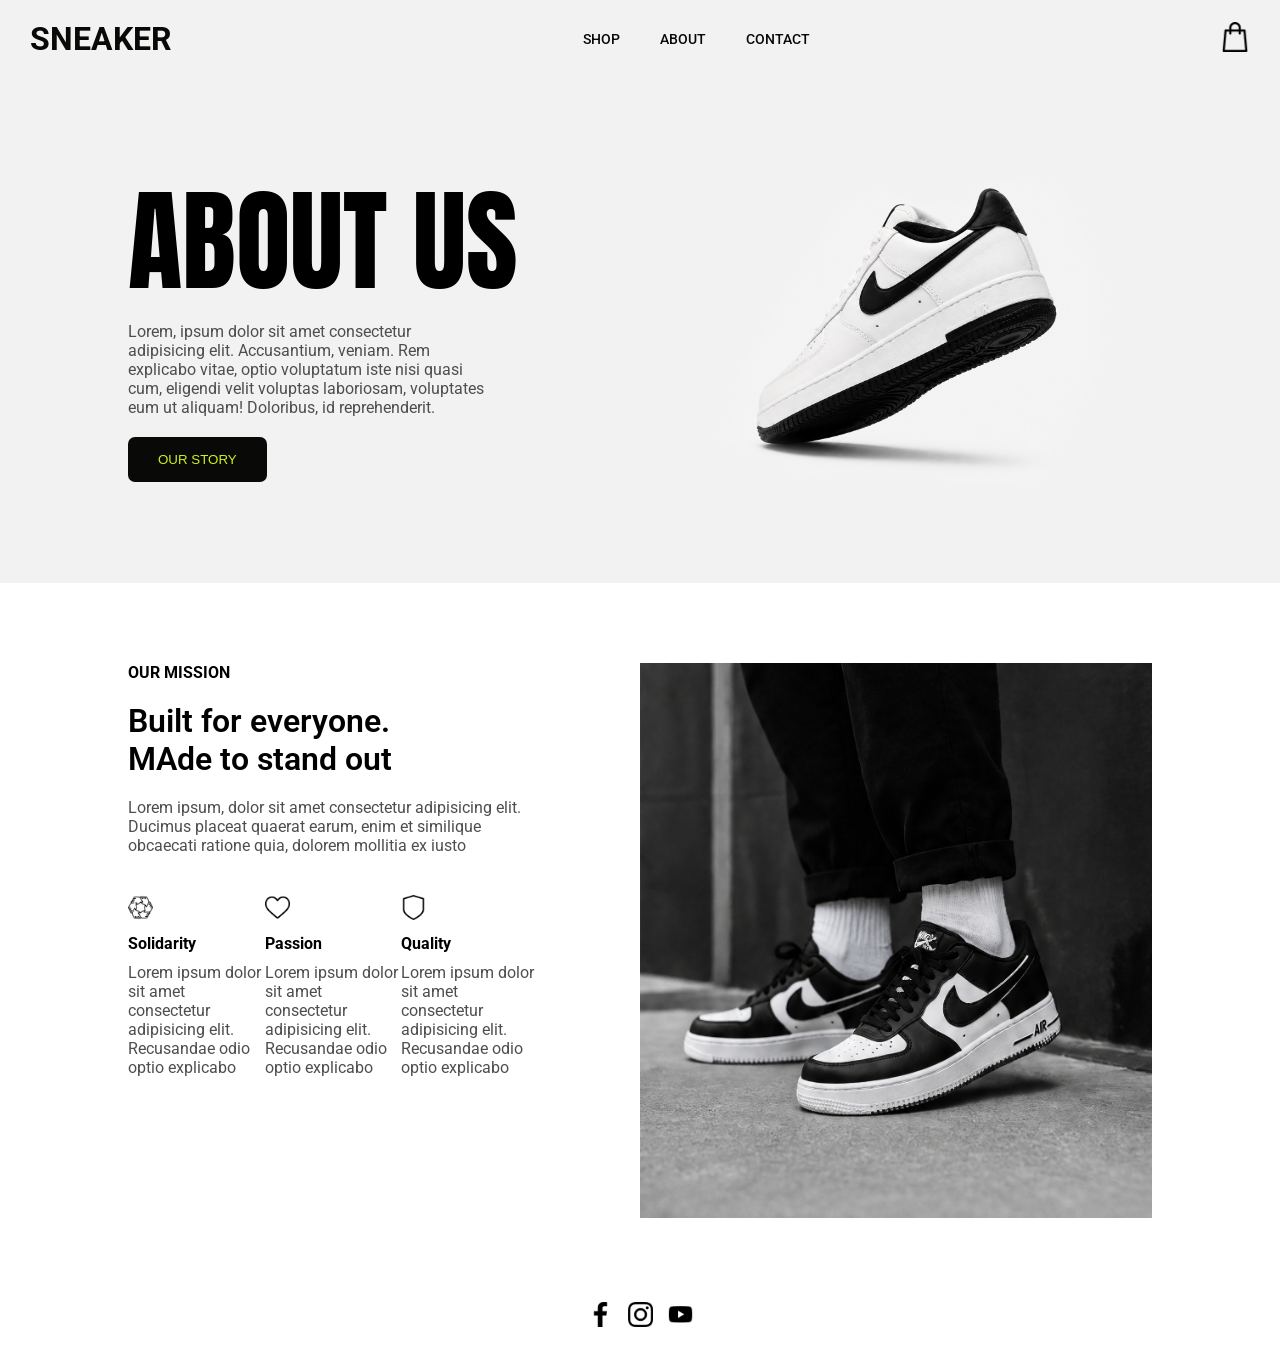
==== pages/about.html @ 5305082d "init" ====
<!doctype html>
<html lang="en">
  <head>
    <link rel="shortcut icon" href="../img/favicon.ico" type="image/x-icon" />
    <meta charset="UTF-8" />
    <meta name="viewport" content="width=device-width, initial-scale=1.0" />
    <title>ABOUT</title>
    <link rel="preconnect" href="https://fonts.googleapis.com" />
    <link rel="preconnect" href="https://fonts.gstatic.com" crossorigin />
    <link
      href="https://fonts.googleapis.com/css2?family=Anton&family=Roboto:ital,wght@0,100..900;1,100..900&display=swap"
      rel="stylesheet"
    />
    <link rel="stylesheet" href="../css/style.css" />
  </head>
  <body>
    <header>
      <nav>
        <a href="../index.html" id="logo">SNEAKER</a>
        <div class="nav-link-container">
          <a href="../index.html" class="nav-link">SHOP</a>
          <a href="about.html" class="nav-link">ABOUT</a>
          <a href="contact.html" class="nav-link">CONTACT</a>
        </div>
        <a href="">
          <img id="cart" src="../img/shopping-bag.png" alt="cart" />
        </a>
      </nav>
      <div class="banner-about">
        <div class="banner-about-left">
          <h1>ABOUT US</h1>
          <p class="info-text">
            Lorem, ipsum dolor sit amet consectetur adipisicing elit.
            Accusantium, veniam. Rem explicabo vitae, optio voluptatum iste nisi
            quasi cum, eligendi velit voluptas laboriosam, voluptates eum ut
            aliquam! Doloribus, id reprehenderit.
          </p>
          <button class="dark-btn-green">OUR STORY</button>
        </div>
        <div class="banner-about-right">
          <img src="../img/about.png" alt="" />
        </div>
      </div>
    </header>
    <main>
      <section class="mission">
        <div class="mission-container">
          <div class="mission-left">
            <h2 class="mission-heading">OUR MISSION</h2>

            <p class="mission-subheading">
              Built for everyone.<br />MAde to stand out
            </p>
            <p class="mission-text">
              Lorem ipsum, dolor sit amet consectetur adipisicing elit. Ducimus
              placeat quaerat earum, enim et similique obcaecati ratione quia,
              dolorem mollitia ex iusto
            </p>

            <div class="icons-container">
              <div class="icon-card">
                <img class="icon-img" src="../img/solidarity.png" alt="" />
                <p class="icon-heading">Solidarity</p>
                <p class="icon-info">
                  Lorem ipsum dolor sit amet consectetur adipisicing elit.
                  Recusandae odio optio explicabo
                </p>
              </div>

              <div class="icon-card">
                <img class="icon-img" src="../img/heart.png" alt="" />
                <p class="icon-heading">Passion</p>
                <p class="icon-info">
                  Lorem ipsum dolor sit amet consectetur adipisicing elit.
                  Recusandae odio optio explicabo
                </p>
              </div>

              <div class="icon-card">
                <img class="icon-img" src="../img/shield.png" alt="" />
                <p class="icon-heading">Quality</p>
                <p class="icon-info">
                  Lorem ipsum dolor sit amet consectetur adipisicing elit.
                  Recusandae odio optio explicabo
                </p>
              </div>
            </div>
          </div>
          <div class="mission-right">
            <img src="../img/wearing-shoes.png" alt="" class="mission-img" />
          </div>
        </div>
      </section>
    </main>
    <footer>
      <a href="https://facebook.com">
        <img src="../img/facebook.png" alt="" />
      </a>
      <a href="https://instagram.com">
        <img src="../img/instagram.png" alt="" />
      </a>
      <a href="https://youtube.com">
        <img src="../img/youtube.png" alt="" />
      </a>
    </footer>
  </body>
</html>
---- css/style.css ----
:root {
  --green: #d0f01b;
  --light-gray: #f2f2f2;
  --black: #090908;
  --dark-gray: #4e4e50;
}

* {
  margin: 0;
  padding: 0;
  box-sizing: border-box;
}

body {
  font-family: "Roboto", sans-serif;
}

nav {
  display: flex;
  justify-content: space-between;
  padding: 20px 30px;
  align-items: center;
  font-family: "Roboto", sans-serif;
}

header {
  background-color: var(--light-gray);
}

.nav-link-container {
  display: flex;
  gap: 40px;
  font-weight: bold;
}

#cart {
  width: 30px;
  height: 30px;
}

.nav-link {
  font-size: 0.9rem;
  color: var(--black);
  text-decoration: none;
  font-weight: 500;
}

#logo {
  font-weight: bold;
  font-size: 2rem;
  color: var(--black);
  text-decoration: none;
}

.banner {
  display: flex;
  width: 80%;
  margin: auto;
  padding: 80px;
  justify-content: space-between;
  align-items: center;
}

h1 {
  font-size: 7rem;
  max-width: 10ch;
  line-height: 1.1;
  font-weight: 400;
  font-family: "Anton", sans-serif;
}

.left-banner {
  width: 40%;
}

.right-banner {
  width: 50%;
}

.right-banner-image {
  width: 100%;
}

.info-text {
  color: var(--dark-gray);
  max-width: 40ch;
  margin: 20px 0;
}

.dark-btn-green {
  color: var(--green);
  background-color: var(--black);
  padding: 15px 30px;
  border-radius: 7px;
  border: 0;
  cursor: pointer;
  width: fit-content;
}

.card-container {
  width: 80%;
  margin: auto;
  gap: 20px;
  display: grid;
  grid-template-columns: repeat(auto-fit, minmax(250px, 1fr));
}

.card-img {
  width: 100%;
}

.card {
  border-radius: 7px;
  overflow: hidden;
  border: 1px solid var(--light-gray);
}

.bottom-card {
  padding: 15px 30px;
  display: flex;
  justify-content: space-between;
}

.card-shoe-name {
  font-size: 1.2rem;
  font-weight: bold;
}

.card-price {
  color: var(--dark-gray);
  font-size: 0.9rem;
}

.card-btn {
  color: var(--green);
  border-radius: 50%;
  width: 40px;
  height: 40px;
  border: 0;
  background: var(--black);
  font-size: 1.1rem;
  display: flex;
  justify-content: center;
  align-items: center;
  cursor: pointer;
}

.featured {
  margin: 80px 0;
}

.performance {
  margin: 40px 0 0 0;
}

.section-heading {
  text-align: center;
  margin-bottom: 30px;
}

.performance-container {
  background: url("/img/advertisment.png");
  height: 500px;
  width: 80%;
  margin: auto;
  border-radius: 25px;
  background-position: center;
  display: flex;
  justify-content: center;
  flex-direction: column;
  padding-left: 60px;
}

.performance-heading {
  color: white;
  font-family: "Anton", sans-serif;
  font-size: 3.5rem;
  line-height: 1.1;
  font-weight: 400;
  max-width: 20ch;
}

.performance-text {
  color: rgba(255, 255, 255, 0.7);
  padding: 20px 0;
  max-width: 40ch;
}

.btn-green {
  width: fit-content;
  padding: 15px 30px;
  background: var(--green);
  color: var(--black);
  border: 0;
  border-radius: 7px;
  cursor: pointer;
  font-weight: bold;
  font-size: 0.9rem;
}

footer {
  display: flex;
  justify-content: center;
  margin: 40px 0;
  gap: 15px;
}

footer a {
  text-decoration: none;
}

footer a img {
  width: 25px;
  height: 25px;
}

.banner-about {
  display: flex;
  width: 80%;
  margin: auto;
  padding: 80px 0;
  align-items: center;
  justify-content: space-between;
}

.banner-about-left {
  width: 40%;
}

.banner-about-right {
  width: 50%;
}

.banner-about-right img {
  width: 100%;
  flex-direction: row;
}

.mission-img {
  width: 100%;
}

.mission-container {
  width: 80%;
  margin: 80px auto;
  display: flex;
  justify-content: space-between;
}

.mission-left {
  width: 40%;
}

.mission-right {
  width: 50%;
}

.mission-heading {
  font-size: 1rem;
}

.mission-subheading {
  font-size: 2rem;
  font-weight: 600;
  margin: 20px 0;
}
.mission-text {
  color: var(--dark-gray);
}

.icon-img {
  width: 25px;
  height: 25px;
}

.icon-heading {
  font-weight: bold;
  margin: 10px 0;
}

.icon-info {
  color: var(--dark-gray);
}

.icons-container {
  display: grid;
  margin-top: 40px;
  grid-template-columns: repeat(auto-fit, minmax(100px, 1fr));
}

.contant-icon {
  width: 25px;
  height: 25px;
}

.contact-card {
  display: flex;
  gap: 25px;
}

.contact-container {
  display: flex;
  width: 80%;
  margin: 80px auto;
  justify-content: space-between;
}

.right-contact-container {
  width: 40%;
}

.left-contact-container {
  width: 40%;
}

.contact-header {
  font-size: 3.5rem;
}

.contact-card-container {
  display: flex;
  flex-direction: column;
  gap: 15px;
  margin-top: 40px;
}

.contact-input {
  border: 1px solid var(--light-gray);
  outline: none;
  width: 100%;
  padding: 10px;
  border-radius: 7px;
  margin-bottom: 17px;
  margin-top: 5px;
}

.contact-label {
  font-weight: bold;
  font-size: 0.9rem;
}

.contact-textarea {
  border: 1px solid var(--light-gray);
  outline: none;
  width: 100%;
  padding: 10px;
  border-radius: 7px;
  margin-bottom: 17px;
  margin-top: 5px;
  height: 200px;
}
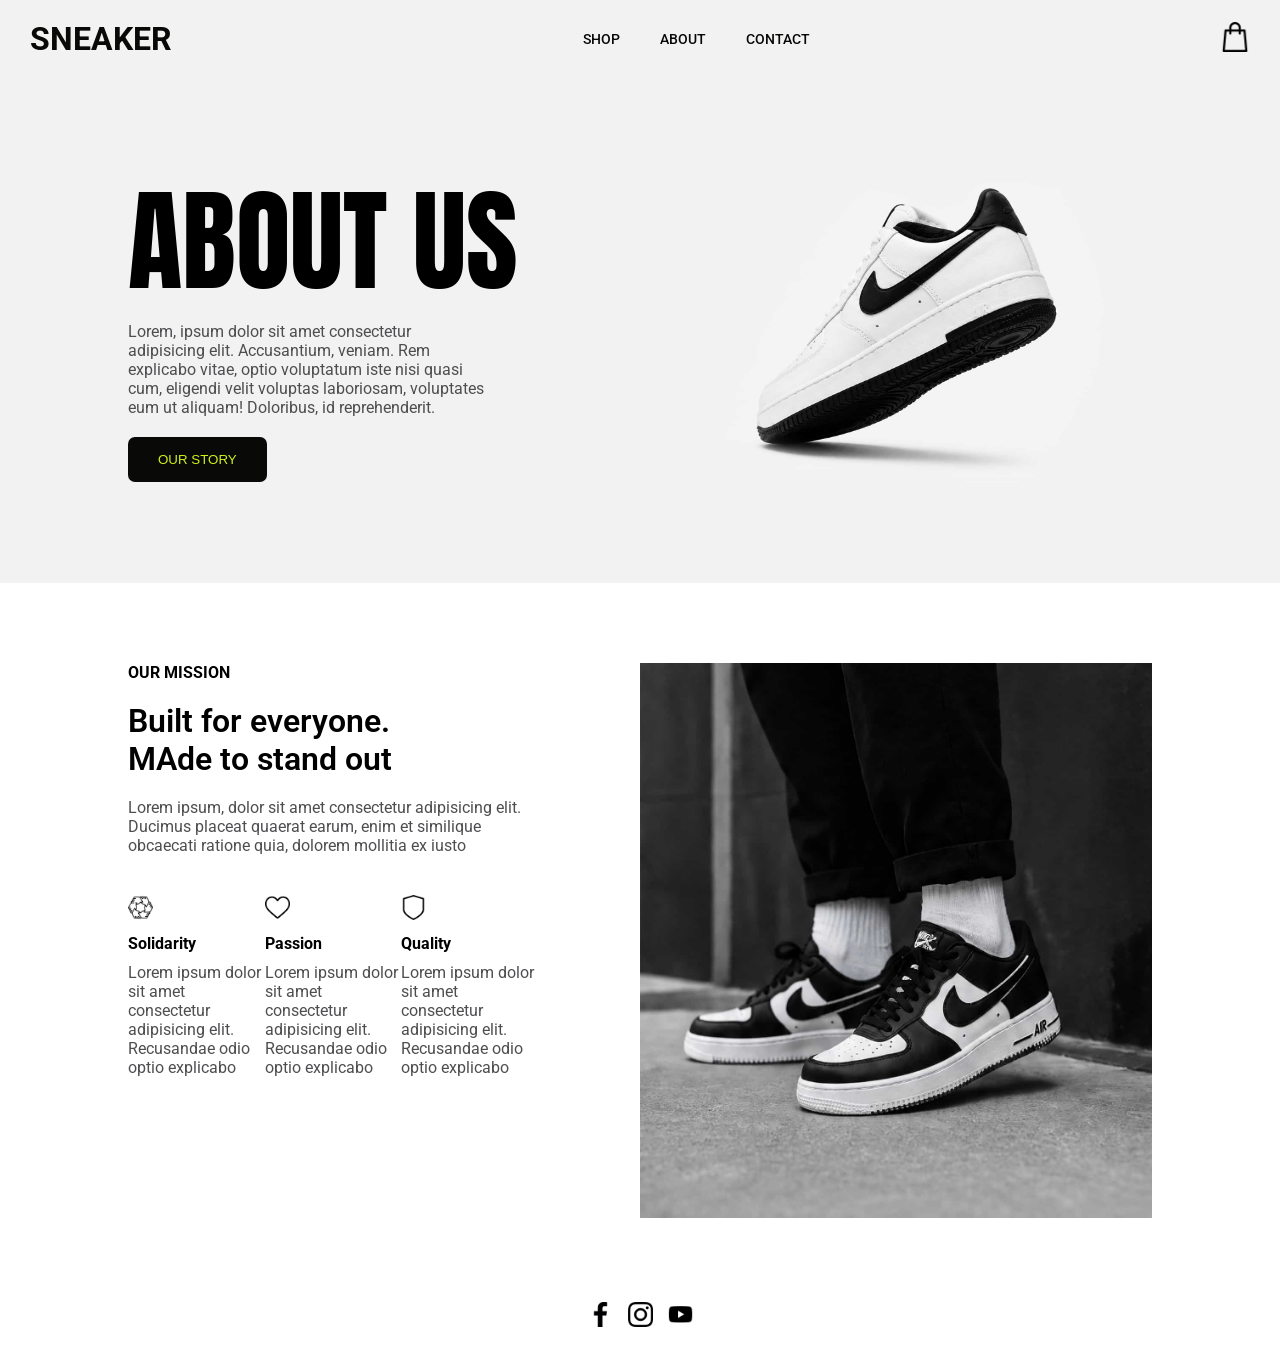
==== commit ad62ed0c: "Fixing the addressing problem" ====
--- a/pages/about.html
+++ b/pages/about.html
@@ -38,7 +38,7 @@
           <button class="dark-btn-green">OUR STORY</button>
         </div>
         <div class="banner-about-right">
-          <img src="../img/about.png" alt="" />
+          <img src="../img/about.jpg" alt="" />
         </div>
       </div>
     </header>
@@ -87,7 +87,7 @@
             </div>
           </div>
           <div class="mission-right">
-            <img src="../img/wearing-shoes.png" alt="" class="mission-img" />
+            <img src="../img/wearing-shoes.jpg" alt="" class="mission-img" />
           </div>
         </div>
       </section>
--- a/css/style.css
+++ b/css/style.css
@@ -159,7 +159,7 @@
 }
 
 .performance-container {
-  background: url("/img/advertisment.png");
+  background: url("../img/advertisment.jpg");
   height: 500px;
   width: 80%;
   margin: auto;
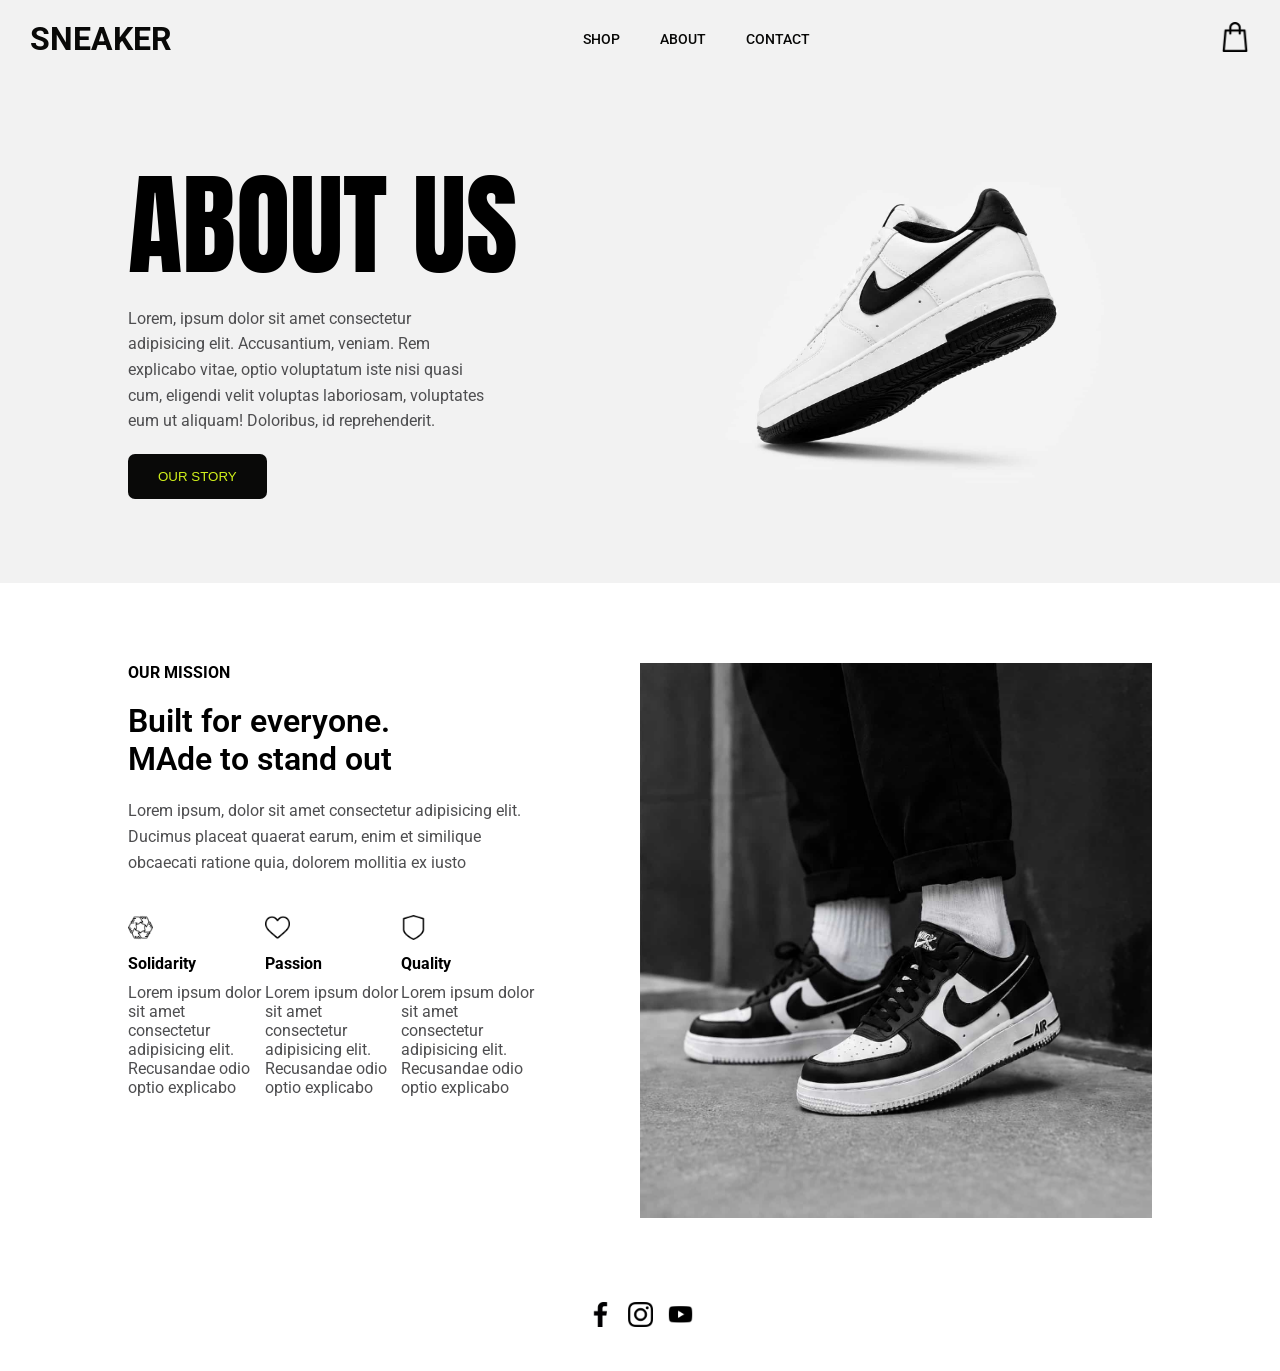
==== commit 7b3fec3a: "feat: add responsive hamburger menu and snackbar feedback" ====
--- a/pages/about.html
+++ b/pages/about.html
@@ -12,19 +12,31 @@
       rel="stylesheet"
     />
     <link rel="stylesheet" href="../css/style.css" />
+    <script src="../js/script.js" defer></script>
+
   </head>
   <body>
     <header>
       <nav>
         <a href="../index.html" id="logo">SNEAKER</a>
+
         <div class="nav-link-container">
           <a href="../index.html" class="nav-link">SHOP</a>
-          <a href="about.html" class="nav-link">ABOUT</a>
-          <a href="contact.html" class="nav-link">CONTACT</a>
+          <a href="./about.html" class="nav-link">ABOUT</a>
+          <a href="./contact.html" class="nav-link">CONTACT</a>
         </div>
-        <a href="">
-          <img id="cart" src="../img/shopping-bag.png" alt="cart" />
-        </a>
+
+        <div class="nav-actions">
+          <a href="">
+            <img id="cart" src="../img/shopping-bag.png" alt="cart" />
+          </a>
+          <button class="menu-toggle" aria-label="Open menu">
+            <span></span>
+            <span></span>
+            <span></span>
+          </button>
+        </div>
+        <div class="menu-overlay"></div>
       </nav>
       <div class="banner-about">
         <div class="banner-about-left">
--- a/css/style.css
+++ b/css/style.css
@@ -15,76 +15,148 @@
   font-family: "Roboto", sans-serif;
 }
 
+header {
+  background-color: var(--light-gray);
+}
+
+.menu-overlay {
+  position: fixed;
+  inset: 0;
+  background-color: rgba(0, 0, 0, 0.7);
+  opacity: 0;
+  visibility: hidden;
+  transition: opacity 0.3s ease;
+  z-index: 5;
+}
+
+.menu-overlay.active {
+  opacity: 1;
+  visibility: visible;
+}
+
 nav {
   display: flex;
   justify-content: space-between;
-  padding: 20px 30px;
+  padding: 20px;
   align-items: center;
   font-family: "Roboto", sans-serif;
 }
 
-header {
+#logo {
+  font-weight: bold;
+  font-size: 1.5rem;
+  color: var(--black);
+  text-decoration: none;
+}
+
+.nav-link-container {
+  position: fixed;
+  top: 0;
+  right: 0;
+  width: 75%;
+  height: 100vh;
+  padding: 100px 30px 30px;
+  display: flex;
+  flex-direction: column;
+  gap: 30px;
   background-color: var(--light-gray);
-}
-
-.nav-link-container {
-  display: flex;
-  gap: 40px;
-  font-weight: bold;
-}
-
-#cart {
-  width: 30px;
-  height: 30px;
+  transform: translateX(100%);
+  transition: transform 0.3s ease;
+  z-index: 10;
+}
+
+.nav-link-container.active {
+  transform: translateX(0);
 }
 
 .nav-link {
-  font-size: 0.9rem;
+  font-size: 1rem;
   color: var(--black);
   text-decoration: none;
   font-weight: 500;
 }
 
-#logo {
-  font-weight: bold;
-  font-size: 2rem;
-  color: var(--black);
-  text-decoration: none;
+.nav-actions {
+  display: flex;
+  align-items: center;
+  gap: 15px;
+  z-index: 20;
+}
+
+#cart {
+  width: 25px;
+  height: 25px;
+}
+
+.menu-toggle {
+  width: 30px;
+  height: 30px;
+  padding: 0;
+  border: 0;
+  background: transparent;
+  cursor: pointer;
+  display: flex;
+  flex-direction: column;
+  justify-content: center;
+  gap: 5px;
+}
+
+.menu-toggle span {
+  display: block;
+  width: 24px;
+  height: 2px;
+  background-color: var(--black);
+  transition: 0.3s ease;
+}
+
+.menu-toggle.active span:nth-child(1) {
+  transform: translateY(7px) rotate(45deg);
+}
+
+.menu-toggle.active span:nth-child(2) {
+  opacity: 0;
+}
+
+.menu-toggle.active span:nth-child(3) {
+  transform: translateY(-7px) rotate(-45deg);
 }
 
 .banner {
   display: flex;
-  width: 80%;
+  flex-direction: column;
+  width: 90%;
   margin: auto;
-  padding: 80px;
+  padding: 50px 0;
   justify-content: space-between;
   align-items: center;
+  gap: 40px;
+}
+
+.left-banner {
+  width: 100%;
+}
+
+.right-banner {
+  width: 100%;
+}
+
+.right-banner-image {
+  width: 100%;
 }
 
 h1 {
-  font-size: 7rem;
+  font-size: 4rem;
   max-width: 10ch;
   line-height: 1.1;
   font-weight: 400;
   font-family: "Anton", sans-serif;
 }
 
-.left-banner {
-  width: 40%;
-}
-
-.right-banner {
-  width: 50%;
-}
-
-.right-banner-image {
-  width: 100%;
-}
-
 .info-text {
   color: var(--dark-gray);
   max-width: 40ch;
   margin: 20px 0;
+  line-height: 1.6;
 }
 
 .dark-btn-green {
@@ -98,11 +170,11 @@
 }
 
 .card-container {
-  width: 80%;
+  width: 90%;
   margin: auto;
   gap: 20px;
   display: grid;
-  grid-template-columns: repeat(auto-fit, minmax(250px, 1fr));
+  grid-template-columns: 1fr;
 }
 
 .card-img {
@@ -116,13 +188,14 @@
 }
 
 .bottom-card {
-  padding: 15px 30px;
+  padding: 15px 20px;
   display: flex;
   justify-content: space-between;
+  align-items: center;
 }
 
 .card-shoe-name {
-  font-size: 1.2rem;
+  font-size: 1.1rem;
   font-weight: bold;
 }
 
@@ -146,11 +219,7 @@
 }
 
 .featured {
-  margin: 80px 0;
-}
-
-.performance {
-  margin: 40px 0 0 0;
+  margin: 50px 0;
 }
 
 .section-heading {
@@ -158,23 +227,29 @@
   margin-bottom: 30px;
 }
 
+.performance {
+  margin: 40px 0 0 0;
+}
+
 .performance-container {
   background: url("../img/advertisment.jpg");
-  height: 500px;
-  width: 80%;
+  min-height: 500px;
+  height: auto;
+  width: 90%;
   margin: auto;
   border-radius: 25px;
   background-position: center;
+  background-size: cover;
   display: flex;
   justify-content: center;
   flex-direction: column;
-  padding-left: 60px;
+  padding: 40px;
 }
 
 .performance-heading {
   color: white;
   font-family: "Anton", sans-serif;
-  font-size: 3.5rem;
+  font-size: 2.8rem;
   line-height: 1.1;
   font-weight: 400;
   max-width: 20ch;
@@ -184,6 +259,7 @@
   color: rgba(255, 255, 255, 0.7);
   padding: 20px 0;
   max-width: 40ch;
+  line-height: 1.6;
 }
 
 .btn-green {
@@ -216,24 +292,25 @@
 
 .banner-about {
   display: flex;
-  width: 80%;
+  flex-direction: column;
+  width: 90%;
   margin: auto;
-  padding: 80px 0;
+  padding: 50px 0;
   align-items: center;
   justify-content: space-between;
+  gap: 40px;
 }
 
 .banner-about-left {
-  width: 40%;
+  width: 100%;
 }
 
 .banner-about-right {
-  width: 50%;
+  width: 100%;
 }
 
 .banner-about-right img {
   width: 100%;
-  flex-direction: row;
 }
 
 .mission-img {
@@ -241,18 +318,20 @@
 }
 
 .mission-container {
-  width: 80%;
-  margin: 80px auto;
-  display: flex;
+  width: 90%;
+  margin: 60px auto;
+  display: flex;
+  flex-direction: column;
   justify-content: space-between;
+  gap: 40px;
 }
 
 .mission-left {
-  width: 40%;
+  width: 100%;
 }
 
 .mission-right {
-  width: 50%;
+  width: 100%;
 }
 
 .mission-heading {
@@ -260,12 +339,14 @@
 }
 
 .mission-subheading {
-  font-size: 2rem;
+  font-size: 1.7rem;
   font-weight: 600;
   margin: 20px 0;
 }
+
 .mission-text {
   color: var(--dark-gray);
+  line-height: 1.6;
 }
 
 .icon-img {
@@ -285,7 +366,8 @@
 .icons-container {
   display: grid;
   margin-top: 40px;
-  grid-template-columns: repeat(auto-fit, minmax(100px, 1fr));
+  grid-template-columns: repeat(2, 1fr);
+  gap: 30px 20px;
 }
 
 .contant-icon {
@@ -295,26 +377,28 @@
 
 .contact-card {
   display: flex;
-  gap: 25px;
+  gap: 15px;
 }
 
 .contact-container {
   display: flex;
-  width: 80%;
-  margin: 80px auto;
+  flex-direction: column;
+  width: 90%;
+  margin: 60px auto;
   justify-content: space-between;
+  gap: 50px;
 }
 
 .right-contact-container {
-  width: 40%;
+  width: 100%;
 }
 
 .left-contact-container {
-  width: 40%;
+  width: 100%;
 }
 
 .contact-header {
-  font-size: 3.5rem;
+  font-size: 2.8rem;
 }
 
 .contact-card-container {
@@ -349,3 +433,196 @@
   margin-top: 5px;
   height: 200px;
 }
+
+@media (min-width: 768px) {
+  nav {
+    padding: 20px 30px;
+  }
+
+  .nav-link-container {
+    position: static;
+    width: auto;
+    height: auto;
+    padding: 0;
+    flex-direction: row;
+    gap: 40px;
+    background-color: transparent;
+    transform: none;
+    transition: none;
+  }
+
+  .nav-actions {
+    gap: 0;
+  }
+
+  .menu-toggle {
+    display: none;
+  }
+
+  #cart {
+    width: 30px;
+    height: 30px;
+  }
+
+  .nav-link {
+    font-size: 0.9rem;
+  }
+
+  #logo {
+    font-size: 2rem;
+  }
+
+  .banner {
+    flex-direction: row;
+    width: 80%;
+    padding: 80px;
+    gap: 0;
+  }
+
+  .left-banner {
+    width: 40%;
+  }
+
+  .right-banner {
+    width: 50%;
+  }
+
+  h1 {
+    font-size: 7rem;
+  }
+
+  .card-container {
+    width: 80%;
+    grid-template-columns: repeat(auto-fit, minmax(250px, 1fr));
+  }
+
+  .bottom-card {
+    padding: 15px 30px;
+  }
+
+  .card-shoe-name {
+    font-size: 1.2rem;
+  }
+
+  .featured {
+    margin: 80px 0;
+  }
+
+  .performance-container {
+    height: 500px;
+    min-height: 0;
+    width: 80%;
+    padding-left: 60px;
+    padding-right: 60px;
+  }
+
+  .performance-heading {
+    font-size: 3.5rem;
+  }
+
+  .banner-about {
+    flex-direction: row;
+    width: 80%;
+    padding: 80px 0;
+    gap: 0;
+  }
+
+  .banner-about-left {
+    width: 40%;
+  }
+
+  .banner-about-right {
+    width: 50%;
+  }
+
+  .mission-container {
+    width: 80%;
+    margin: 80px auto;
+    flex-direction: row;
+    gap: 0;
+  }
+
+  .mission-left {
+    width: 40%;
+  }
+
+  .mission-right {
+    width: 50%;
+  }
+
+  .mission-subheading {
+    font-size: 2rem;
+  }
+
+  .icons-container {
+    grid-template-columns: repeat(auto-fit, minmax(100px, 1fr));
+    gap: 0;
+  }
+
+  .contact-container {
+    flex-direction: row;
+    width: 80%;
+    margin: 80px auto;
+    gap: 0;
+  }
+
+  .right-contact-container {
+    width: 40%;
+  }
+
+  .left-contact-container {
+    width: 40%;
+  }
+
+  .contact-header {
+    font-size: 3.5rem;
+  }
+
+  .contact-card {
+    gap: 25px;
+  }
+}
+
+.snackbar {
+  position: fixed;
+  left: 50%;
+  bottom: 24px;
+  transform: translate(-50%, 100px);
+  width: min(90%, 420px);
+  padding: 14px 18px;
+  background-color: var(--black);
+  color: white;
+  border-radius: 4px;
+  font-size: 0.9rem;
+  display: flex;
+  align-items: center;
+  justify-content: space-between;
+  gap: 15px;
+  box-shadow: 0 4px 12px rgba(0, 0, 0, 0.25);
+  opacity: 0;
+  visibility: hidden;
+  transition:
+    transform 0.25s ease,
+    opacity 0.25s ease;
+  z-index: 1000;
+}
+
+.snackbar.show {
+  transform: translate(-50%, 0);
+  opacity: 1;
+  visibility: visible;
+}
+
+.snackbar-message {
+  flex: 1;
+}
+
+.snackbar-action {
+  color: var(--green);
+  background: transparent;
+  border: 0;
+  font-size: 0.8rem;
+  font-weight: bold;
+  cursor: pointer;
+  padding: 5px;
+}
